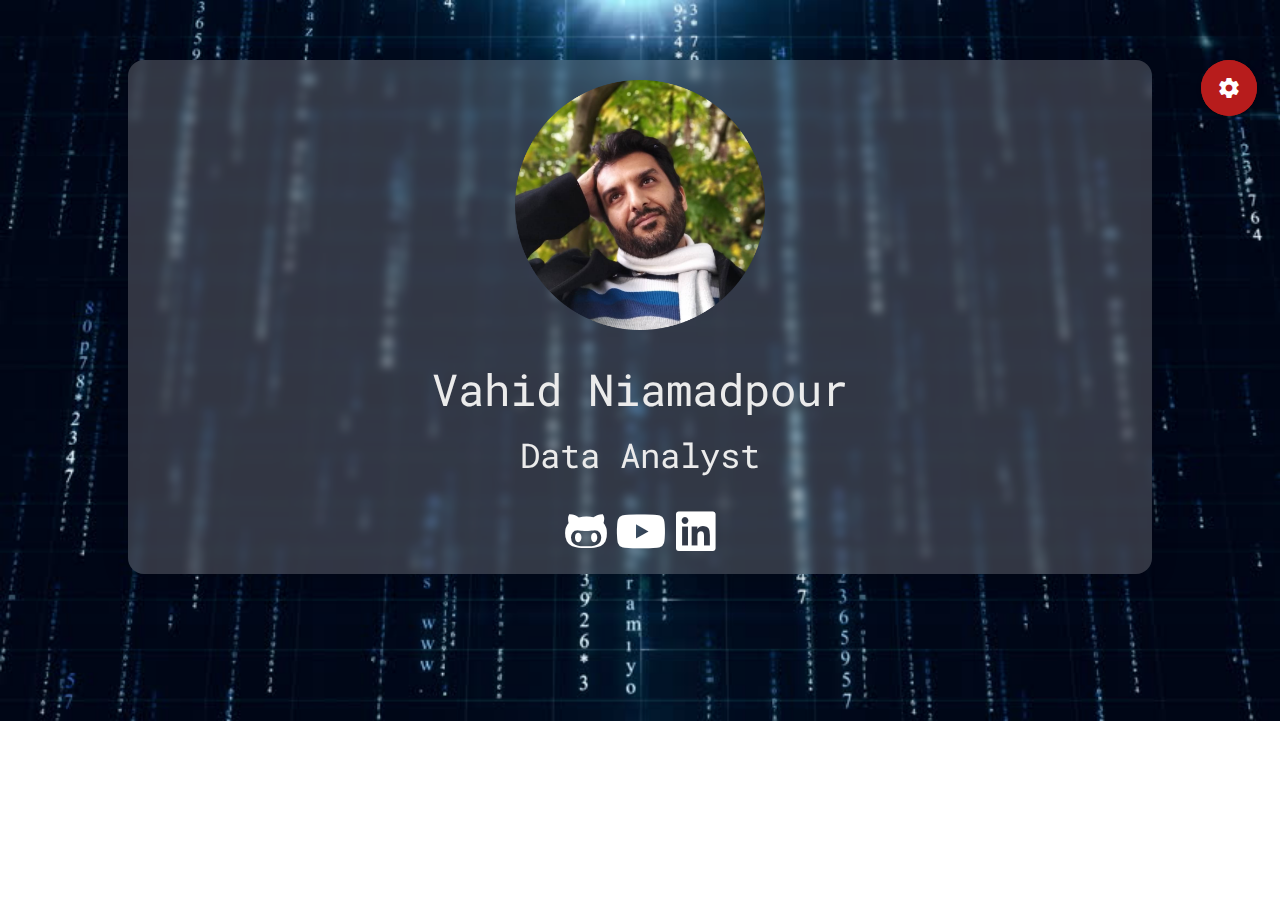
==== index.html @ 53072517 "Add files via upload" ====
<!DOCTYPE html>
<html lang="en">
  <head>
    <meta charset="UTF-8" />
    <meta http-equiv="X-UA-Compatible" content="IE=edge" />
    <meta name="viewport" content="width=device-width, initial-scale=1.0" />
    <!-- Compiled and minified CSS -->
    <link
      rel="stylesheet"
      href="https://cdnjs.cloudflare.com/ajax/libs/font-awesome/6.0.0/css/all.min.css"
      integrity="sha512-9usAa10IRO0HhonpyAIVpjrylPvoDwiPUiKdWk5t3PyolY1cOd4DSE0Ga+ri4AuTroPR5aQvXU9xC6qOPnzFeg=="
      crossorigin="anonymous"
      referrerpolicy="no-referrer"
    />
    <link
      href="https://fonts.googleapis.com/icon?family=Material+Icons"
      rel="stylesheet"
    />

    <link
      rel="stylesheet"
      href="https://cdnjs.cloudflare.com/ajax/libs/materialize/1.0.0/css/materialize.min.css"
    />
    <link rel="stylesheet" href="style.css" />

    <title>Document</title>
  </head>
  <body>
    <!-- <div class="behind">
      <img src="1.jpg" alt="" />
    </div> -->
    <!-- The menu on the right -->
    <div class="fixed-action-btn settings">
      <a class="btn-floating pulse btn-large red darken-4">
        <i class="large material-icons">settings</i>
      </a>
      <ul>
        <li>
          <a
            href="contact.html"
            class="btn-floating white tooltipped"
            data-position="left"
            data-tooltip="Projects"
            ><i class="material-icons red-text text-darken-4"
              >insert_chart</i
            ></a
          >
        </li>
        <li>
          <a
            href="contact.html"
            class="btn-floating red darken-4 tooltipped"
            data-position="left"
            data-tooltip="Contact"
            ><i class="material-icons white-text">contact_mail</i></a
          >
        </li>
      </ul>
    </div>

    <div class="middle">
      <!-- The main card in the middle -->

      <div class="info">
        <img class="responsive-img" src="me.png" width="250rem" />
        <h3>Vahid Niamadpour</h3>
        <h4>Data Analyst</h4>
        <br />
        <div class="icons">
          <a href="https://github.com/Vidito"
            ><i class="fa-brands fa-github-alt fa-3x github"></i
          ></a>

          <a href="https://www.youtube.com/channel/UC_aDkEvLjl4-ZUdqxauAHng"
            ><i class="fa-brands fa-youtube fa-3x youtube"></i
          ></a>
          <a href="https://www.linkedin.com/in/vahid-niamadpour-a3ba1a205/">
            <i class="fa-brands fa-linkedin fa-3x linkedin"></i
          ></a>
        </div>
      </div>
    </div>
    <!-- Compiled and minified JavaScript -->
    <script src="https://cdnjs.cloudflare.com/ajax/libs/materialize/1.0.0/js/materialize.min.js"></script>
    <script>
      M.AutoInit();

      document.addEventListener("DOMContentLoaded", function () {
        var elems = document.querySelectorAll(".fixed-action-btn");
        var instances = M.FloatingActionButton.init(elems, {
          direction: "bottom",
          hoverEnabled: false,
        });
      });
      document.addEventListener("DOMContentLoaded", function () {
        var elems = document.querySelectorAll(".tooltipped");
        var instances = M.Tooltip.init(elems, options);
      });
    </script>
  </body>
</html>
---- style.css ----
@import url("https://fonts.googleapis.com/css2?family=Roboto+Mono:wght@500&display=swap");

*,
body {
  font-family: "Roboto Mono", monospace;
  box-sizing: border-box;
  margin: 0;
  padding: 0;
  color: white;
}
body {
  background-image: url(1.jpg);
  background-repeat: no-repeat;
  background-size: cover;
}
h3,
h4 {
  color: #ebebeb;
}

/* .behind {
  position: absolute;
  width: 100%;
  height: 100%;
}
.behind img {
  height: 100%;
  width: 100%; 
} */
.settings {
  position: absolute;
  top: 4rem;
}
.middle {
  display: flex;
  justify-content: center;
  padding: 4rem 0;
}
.info,
.form {
  background: rgba(248, 245, 245, 0.2);
  border-radius: 16px;
  box-shadow: 0 4px 30px rgba(0, 0, 0, 0.1);
  backdrop-filter: blur(5px);
  -webkit-backdrop-filter: blur(5px);
  width: 80%;
  padding: 20px;
  text-align: center;
}

.icons {
  position: relative;
}
.github {
  position: relative;
  animation-name: github;
  animation-duration: 3s;
  animation-timing-function: ease-in;
}
.github:hover {
  color: rgb(19, 17, 17);
}
@keyframes github {
  0% {
    bottom: 170px;
    left: -170px;
  }
  50% {
    bottom: 0;
  }
  100% {
    left: 0;
  }
}
.linkedin {
  position: relative;
  animation-name: linkedin;
  animation-duration: 3s;
  animation-timing-function: ease-in;
}
@keyframes linkedin {
  0% {
    bottom: 170px;
    left: 170px;
  }
  50% {
    bottom: 0;
  }
  100% {
    left: 0;
  }
}
.linkedin:hover {
  color: rgb(83, 83, 212);
}
.youtube:hover {
  color: rgb(224, 20, 20);
}
/* Contact Page */
.form {
  text-align: left;
  padding: 5rem 2rem;
  display: flex;
  justify-content: space-between;
  align-items: center;
  line-height: 4;
}
@media only screen and (max-width: 600px) {
  .form {
    flex-direction: column;
  }
}

/* Coming soooooooooooooooooon */

.projects {
  background-color: #141114;
  background-image: linear-gradient(335deg, black 23px, transparent 23px),
    linear-gradient(155deg, black 23px, transparent 23px),
    linear-gradient(335deg, black 23px, transparent 23px),
    linear-gradient(155deg, black 23px, transparent 23px);
  background-size: 58px 58px;
  background-position: 0px 2px, 4px 35px, 29px 31px, 34px 6px;
}

.sign {
  position: absolute;
  display: flex;
  justify-content: center;
  align-items: center;
  width: 50%;
  height: 50%;
  background-image: radial-gradient(
    ellipse 50% 35% at 50% 50%,
    #6b1839,
    transparent
  );
  transform: translate(-50%, -50%);
  letter-spacing: 2;
  left: 50%;
  top: 50%;
  font-family: "Clip";
  text-transform: uppercase;
  font-size: 6em;
  color: #ffe6ff;
  text-shadow: 0 0 0.6rem #ffe6ff, 0 0 1.5rem #ff65bd,
    -0.2rem 0.1rem 1rem #ff65bd, 0.2rem 0.1rem 1rem #ff65bd,
    0 -0.5rem 2rem #ff2483, 0 0.5rem 3rem #ff2483;
  animation: shine 2s forwards, flicker 3s infinite;
}

@keyframes blink {
  0%,
  22%,
  36%,
  75% {
    color: #ffe6ff;
    text-shadow: 0 0 0.6rem #ffe6ff, 0 0 1.5rem #ff65bd,
      -0.2rem 0.1rem 1rem #ff65bd, 0.2rem 0.1rem 1rem #ff65bd,
      0 -0.5rem 2rem #ff2483, 0 0.5rem 3rem #ff2483;
  }
  28%,
  33% {
    color: #ff65bd;
    text-shadow: none;
  }
  82%,
  97% {
    color: #ff2483;
    text-shadow: none;
  }
}

.flicker {
  animation: shine 2s forwards, blink 3s 2s infinite;
}

.fast-flicker {
  animation: shine 2s forwards, blink 10s 1s infinite;
}

@keyframes shine {
  0% {
    color: #6b1839;
    text-shadow: none;
  }
  100% {
    color: #ffe6ff;
    text-shadow: 0 0 0.6rem #ffe6ff, 0 0 1.5rem #ff65bd,
      -0.2rem 0.1rem 1rem #ff65bd, 0.2rem 0.1rem 1rem #ff65bd,
      0 -0.5rem 2rem #ff2483, 0 0.5rem 3rem #ff2483;
  }
}

@keyframes flicker {
  from {
    opacity: 1;
  }

  4% {
    opacity: 0.9;
  }

  6% {
    opacity: 0.85;
  }

  8% {
    opacity: 0.95;
  }

  10% {
    opacity: 0.9;
  }

  11% {
    opacity: 0.922;
  }

  12% {
    opacity: 0.9;
  }

  14% {
    opacity: 0.95;
  }

  16% {
    opacity: 0.98;
  }

  17% {
    opacity: 0.9;
  }

  19% {
    opacity: 0.93;
  }

  20% {
    opacity: 0.99;
  }

  24% {
    opacity: 1;
  }

  26% {
    opacity: 0.94;
  }

  28% {
    opacity: 0.98;
  }

  37% {
    opacity: 0.93;
  }

  38% {
    opacity: 0.5;
  }

  39% {
    opacity: 0.96;
  }

  42% {
    opacity: 1;
  }

  44% {
    opacity: 0.97;
  }

  46% {
    opacity: 0.94;
  }

  56% {
    opacity: 0.9;
  }

  58% {
    opacity: 0.9;
  }

  60% {
    opacity: 0.99;
  }

  68% {
    opacity: 1;
  }

  70% {
    opacity: 0.9;
  }

  72% {
    opacity: 0.95;
  }

  93% {
    opacity: 0.93;
  }

  95% {
    opacity: 0.95;
  }

  97% {
    opacity: 0.93;
  }

  to {
    opacity: 1;
  }
}
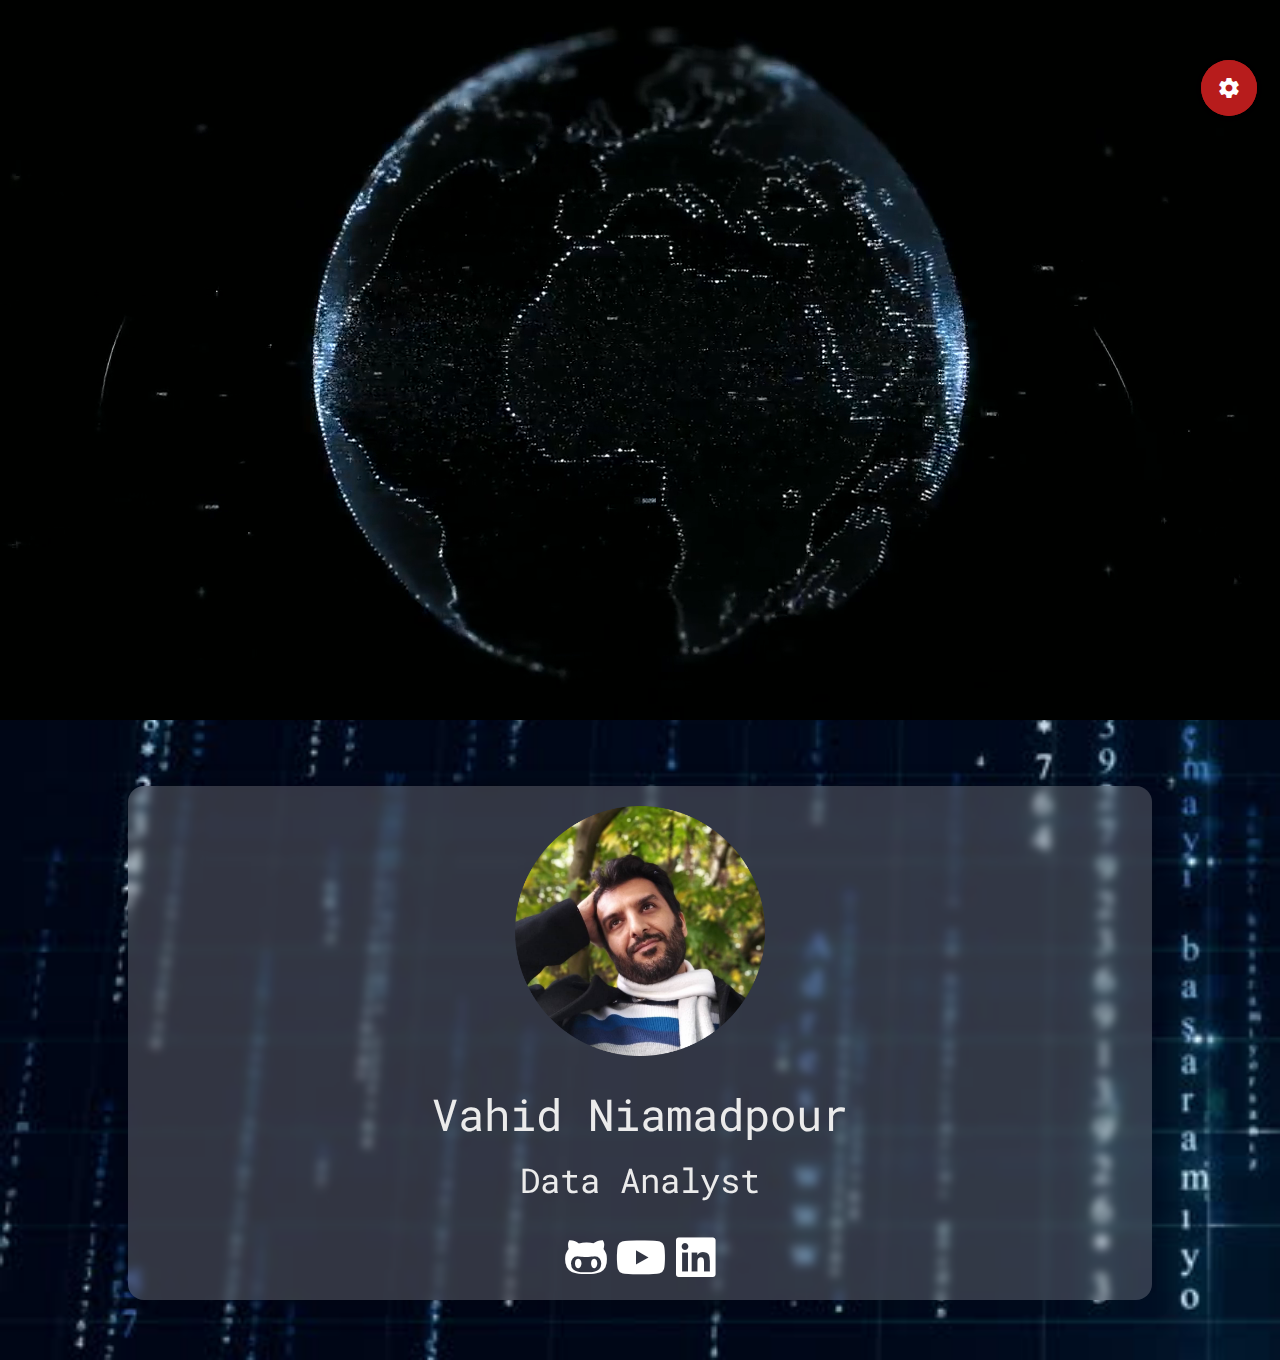
==== commit 7e934fbc: "Update index.html" ====
--- a/index.html
+++ b/index.html
@@ -57,10 +57,15 @@
         </li>
       </ul>
     </div>
+    
+    <!-- The video Background -->
+     <video autoplay muted loop id="myVideo">
+      <source src="bg.mp4" type="video/mp4" />
+    </video> 
 
+    <!-- The main card in the middle -->
+    
     <div class="middle">
-      <!-- The main card in the middle -->
-
       <div class="info">
         <img class="responsive-img" src="me.png" width="250rem" />
         <h3>Vahid Niamadpour</h3>
--- a/style.css
+++ b/style.css
@@ -114,13 +114,14 @@
 /* Coming soooooooooooooooooon */
 
 .projects {
-  background-color: #141114;
+  height: 100vh;
+  /* background-color: #141114;
   background-image: linear-gradient(335deg, black 23px, transparent 23px),
     linear-gradient(155deg, black 23px, transparent 23px),
     linear-gradient(335deg, black 23px, transparent 23px),
     linear-gradient(155deg, black 23px, transparent 23px);
   background-size: 58px 58px;
-  background-position: 0px 2px, 4px 35px, 29px 31px, 34px 6px;
+  background-position: 0px 2px, 4px 35px, 29px 31px, 34px 6px; */
 }
 
 .sign {
@@ -148,6 +149,13 @@
     0 -0.5rem 2rem #ff2483, 0 0.5rem 3rem #ff2483;
   animation: shine 2s forwards, flicker 3s infinite;
 }
+@media only screen and (max-width: 600px) {
+  .sign {
+    font-size: 2em;
+    left: 50%;
+    top: 50%;
+  }
+}
 
 @keyframes blink {
   0%,
